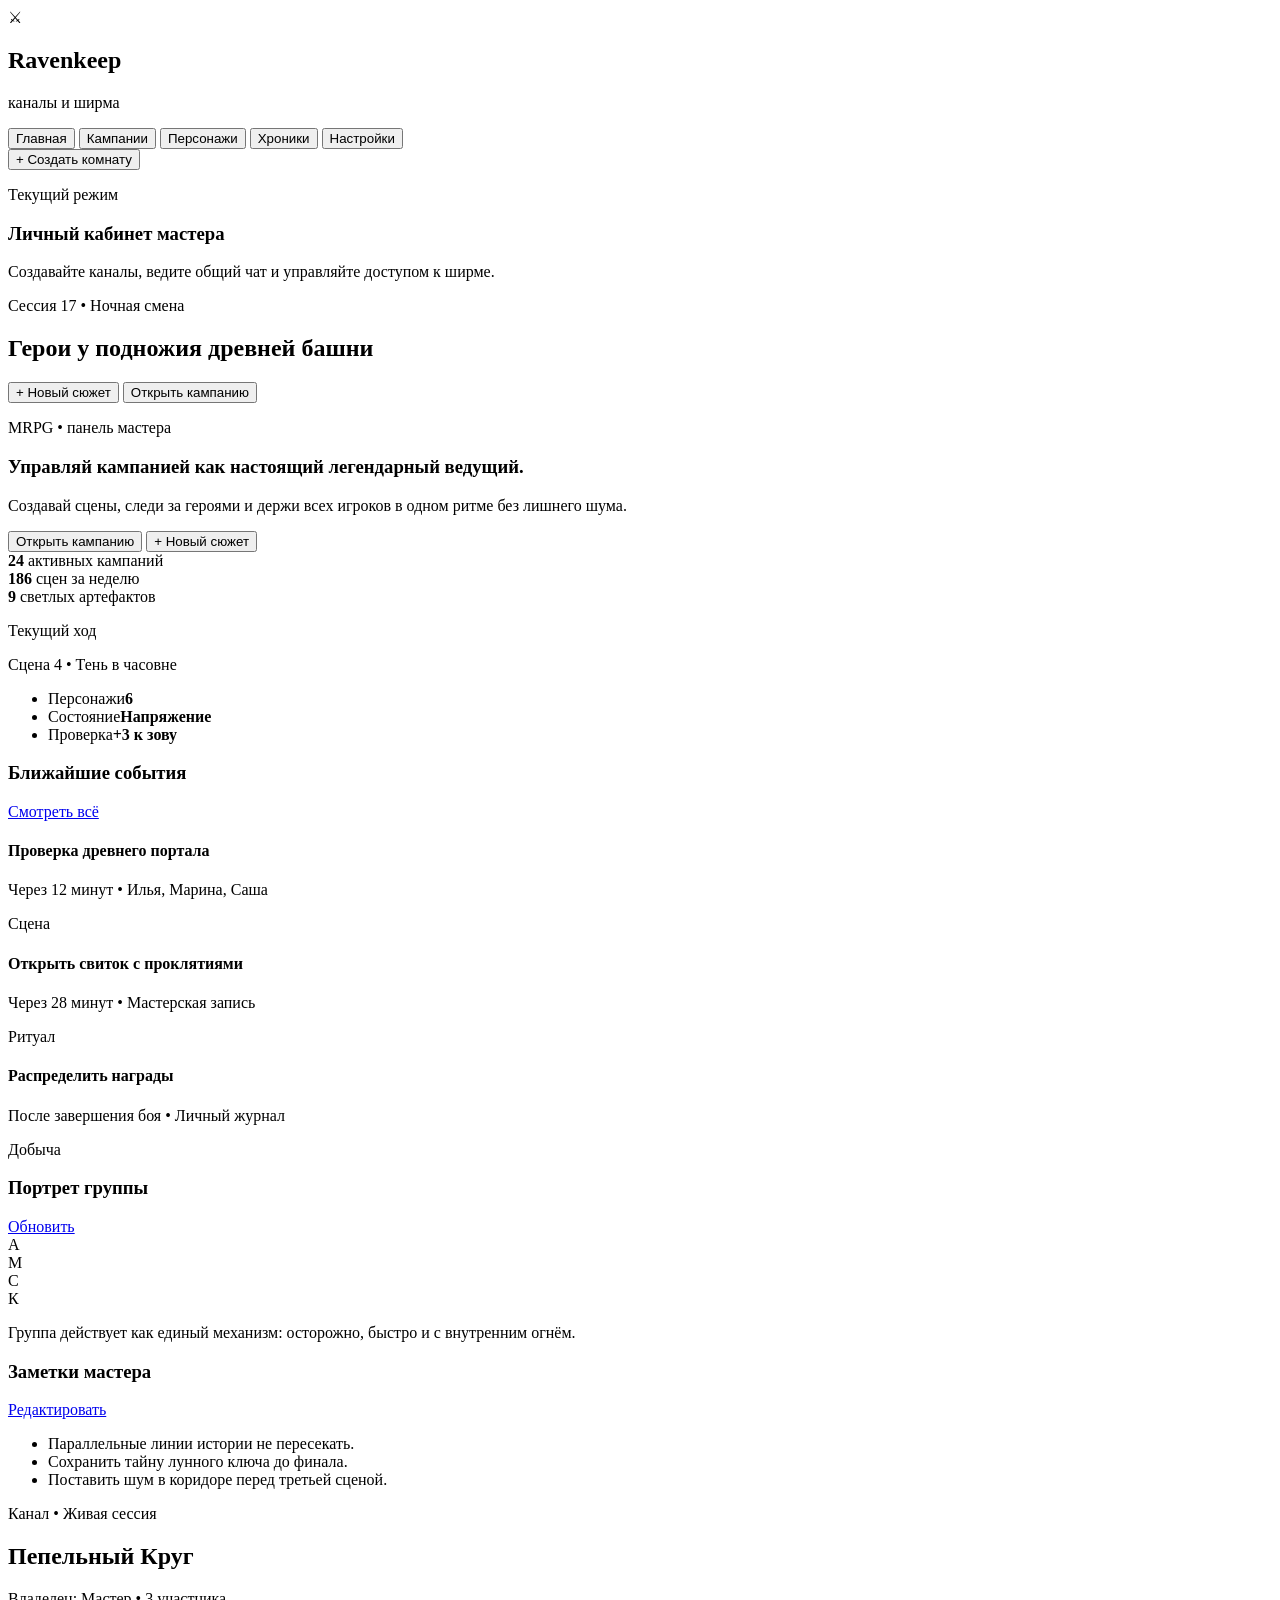
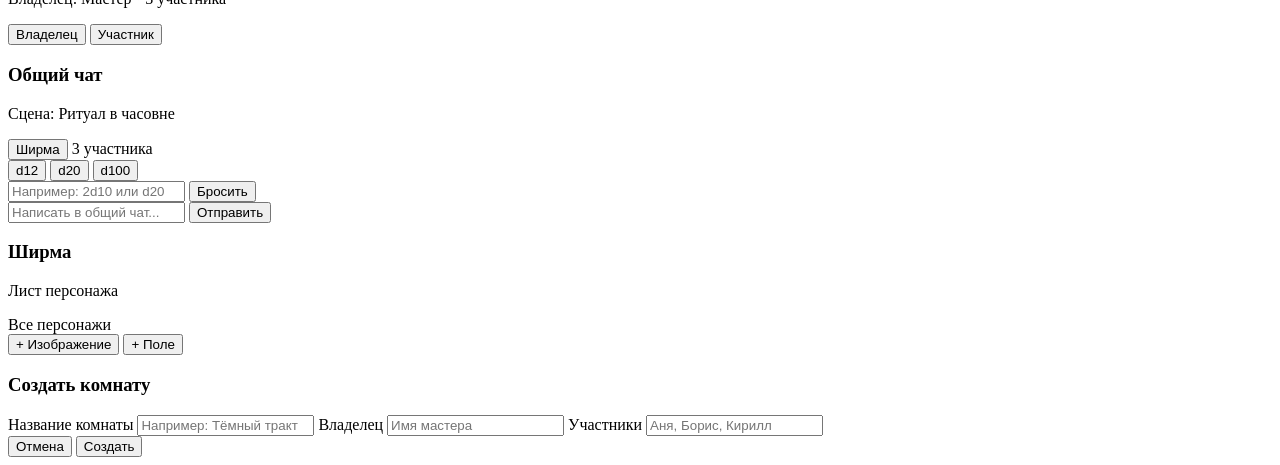
==== index.html @ 42ecae22 "Rename index (13).html to index.html" ====
<!DOCTYPE html>
<html lang="ru">
  <head>
    <meta charset="UTF-8" />
    <meta name="viewport" content="width=device-width, initial-scale=1.0" />
    <title>Ravenkeep — комнаты и ширма</title>
    <link rel="stylesheet" href="styles.css" />
  </head>
  <body>
    <div class="app-shell">
      <aside class="sidebar">
        <div class="brand">
          <div class="brand-mark">⚔</div>
          <div>
            <h1>Ravenkeep</h1>
            <p>каналы и ширма</p>
          </div>
        </div>

        <nav class="nav">
          <button class="nav-link active" data-view="home">Главная</button>
          <button class="nav-link" data-view="campaign">Кампании</button>
          <button class="nav-link" data-view="characters">Персонажи</button>
          <button class="nav-link" data-view="chronicles">Хроники</button>
          <button class="nav-link" data-view="settings">Настройки</button>
        </nav>

        <div id="sidebar-actions" class="sidebar-actions hidden">
          <button id="create-room-btn" class="button primary full">+ Создать комнату</button>
          <div class="room-list" id="room-list"></div>
        </div>

        <div class="sidebar-card">
          <p class="card-label">Текущий режим</p>
          <h3>Личный кабинет мастера</h3>
          <p>Создавайте каналы, ведите общий чат и управляйте доступом к ширме.</p>
        </div>
      </aside>

      <main class="main">
        <section id="home-view" class="view-panel">
          <header class="topbar home-topbar">
            <div>
              <p class="eyebrow">Сессия 17 • Ночная смена</p>
              <h2>Герои у подножия древней башни</h2>
            </div>
            <div class="topbar-actions">
              <button class="button ghost">+ Новый сюжет</button>
              <button id="open-campaign-btn" class="button primary">Открыть кампанию</button>
            </div>
          </header>

          <section class="hero-home fancy-hero">
            <div class="hero-copy-card">
              <p class="eyebrow">MRPG • панель мастера</p>
              <h1>Управляй кампанией как настоящий легендарный ведущий.</h1>
              <p>
                Создавай сцены, следи за героями и держи всех игроков в одном ритме без лишнего шума.
              </p>
              <div class="hero-actions">
                <button class="button primary" data-open-campaign>Открыть кампанию</button>
                <button class="button ghost">+ Новый сюжет</button>
              </div>
              <div class="hero-stats">
                <div>
                  <strong>24</strong>
                  <span>активных кампаний</span>
                </div>
                <div>
                  <strong>186</strong>
                  <span>сцен за неделю</span>
                </div>
                <div>
                  <strong>9</strong>
                  <span>светлых артефактов</span>
                </div>
              </div>
            </div>

            <div class="campaign-preview-card">
              <div class="panel-header">
                <p class="card-label">Текущий ход</p>
              </div>
              <div class="panel-body">
                <div class="session-pill">Сцена 4 • Тень в часовне</div>
                <ul class="panel-list">
                  <li><span>Персонажи</span><strong>6</strong></li>
                  <li><span>Состояние</span><strong>Напряжение</strong></li>
                  <li><span>Проверка</span><strong>+3 к зову</strong></li>
                </ul>
              </div>
            </div>
          </section>

          <section class="home-grid">
            <article class="info-card wide">
              <div class="card-header">
                <h3>Ближайшие события</h3>
                <a href="#" class="card-link">Смотреть всё</a>
              </div>
              <div class="event-list">
                <div class="event-item">
                  <div>
                    <h4>Проверка древнего портала</h4>
                    <p>Через 12 минут • Илья, Марина, Саша</p>
                  </div>
                  <span class="tag">Сцена</span>
                </div>
                <div class="event-item">
                  <div>
                    <h4>Открыть свиток с проклятиями</h4>
                    <p>Через 28 минут • Мастерская запись</p>
                  </div>
                  <span class="tag">Ритуал</span>
                </div>
                <div class="event-item">
                  <div>
                    <h4>Распределить награды</h4>
                    <p>После завершения боя • Личный журнал</p>
                  </div>
                  <span class="tag">Добыча</span>
                </div>
              </div>
            </article>

            <article class="info-card">
              <div class="card-header">
                <h3>Портрет группы</h3>
                <a href="#" class="card-link">Обновить</a>
              </div>
              <div class="avatar-stack">
                <div class="avatar">А</div>
                <div class="avatar">М</div>
                <div class="avatar">С</div>
                <div class="avatar">К</div>
              </div>
              <p class="muted">
                Группа действует как единый механизм: осторожно, быстро и с внутренним огнём.
              </p>
            </article>

            <article class="info-card">
              <div class="card-header">
                <h3>Заметки мастера</h3>
                <a href="#" class="card-link">Редактировать</a>
              </div>
              <ul class="notes-list">
                <li>Параллельные линии истории не пересекать.</li>
                <li>Сохранить тайну лунного ключа до финала.</li>
                <li>Поставить шум в коридоре перед третьей сценой.</li>
              </ul>
            </article>
          </section>
        </section>

        <section id="campaign-view" class="view-panel hidden">
          <header class="topbar">
            <div>
              <p class="eyebrow">Канал • Живая сессия</p>
              <h2 id="room-title">Пепельный Круг</h2>
              <p id="room-meta" class="muted">Владелец: Мастер • 3 участника</p>
            </div>
            <div class="topbar-actions">
              <div class="role-switch" role="tablist" aria-label="Роль в комнате">
                <button class="role-btn active" data-role="owner">Владелец</button>
                <button class="role-btn" data-role="participant">Участник</button>
              </div>
            </div>
          </header>

          <section class="workspace-grid">
            <div class="chat-panel">
              <div class="panel-head">
                <div>
                  <h3>Общий чат</h3>
                  <p class="muted">Сцена: Ритуал в часовне</p>
                </div>
                <div class="panel-head-actions">
                  <button type="button" id="sheet-toggle-btn" class="button ghost small">Ширма</button>
                  <span id="participants-pill" class="pill">3 участника</span>
                </div>
              </div>

              <div id="chat-messages" class="chat-messages"></div>

              <div class="dice-panel">
                <div class="dice-buttons">
                  <button type="button" class="dice-btn" data-sides="12">d12</button>
                  <button type="button" class="dice-btn" data-sides="20">d20</button>
                  <button type="button" class="dice-btn" data-sides="100">d100</button>
                </div>
                <div class="dice-custom">
                  <input id="dice-custom-input" type="text" placeholder="Например: 2d10 или d20" />
                  <button type="button" id="roll-custom-btn" class="button ghost small">Бросить</button>
                </div>
              </div>

              <form id="message-form" class="composer">
                <input id="message-input" type="text" placeholder="Написать в общий чат..." />
                <button type="submit" class="button primary">Отправить</button>
              </form>
            </div>

            <div class="sheet-rail" id="sheet-rail">
              <aside class="sheet-panel" id="sheet-panel">
                <div class="panel-head">
                  <div>
                    <h3>Ширма</h3>
                    <p class="muted">Лист персонажа</p>
                  </div>
                  <span id="sheet-role-badge" class="pill accent">Все персонажи</span>
                </div>

                <div class="sheet-toolbar">
                  <button type="button" id="add-image-btn" class="button ghost small">+ Изображение</button>
                  <button type="button" id="add-field-btn" class="button ghost small">+ Поле</button>
                </div>

                <div id="sheet-content" class="sheet-content"></div>
              </aside>
            </div>
          </section>
        </section>
      </main>
    </div>

    <div id="modal-backdrop" class="modal-backdrop hidden">
      <div class="modal" role="dialog" aria-modal="true" aria-label="Создание комнаты">
        <h3>Создать комнату</h3>
        <form id="room-form">
          <label>
            Название комнаты
            <input name="roomName" type="text" placeholder="Например: Тёмный тракт" required />
          </label>
          <label>
            Владелец
            <input name="ownerName" type="text" placeholder="Имя мастера" required />
          </label>
          <label>
            Участники
            <input name="participants" type="text" placeholder="Аня, Борис, Кирилл" required />
          </label>
          <div class="modal-actions">
            <button type="button" id="cancel-room" class="button ghost">Отмена</button>
            <button type="submit" class="button primary">Создать</button>
          </div>
        </form>
      </div>
    </div>

    <script src="script (1).js"></script>
  </body>
</html>
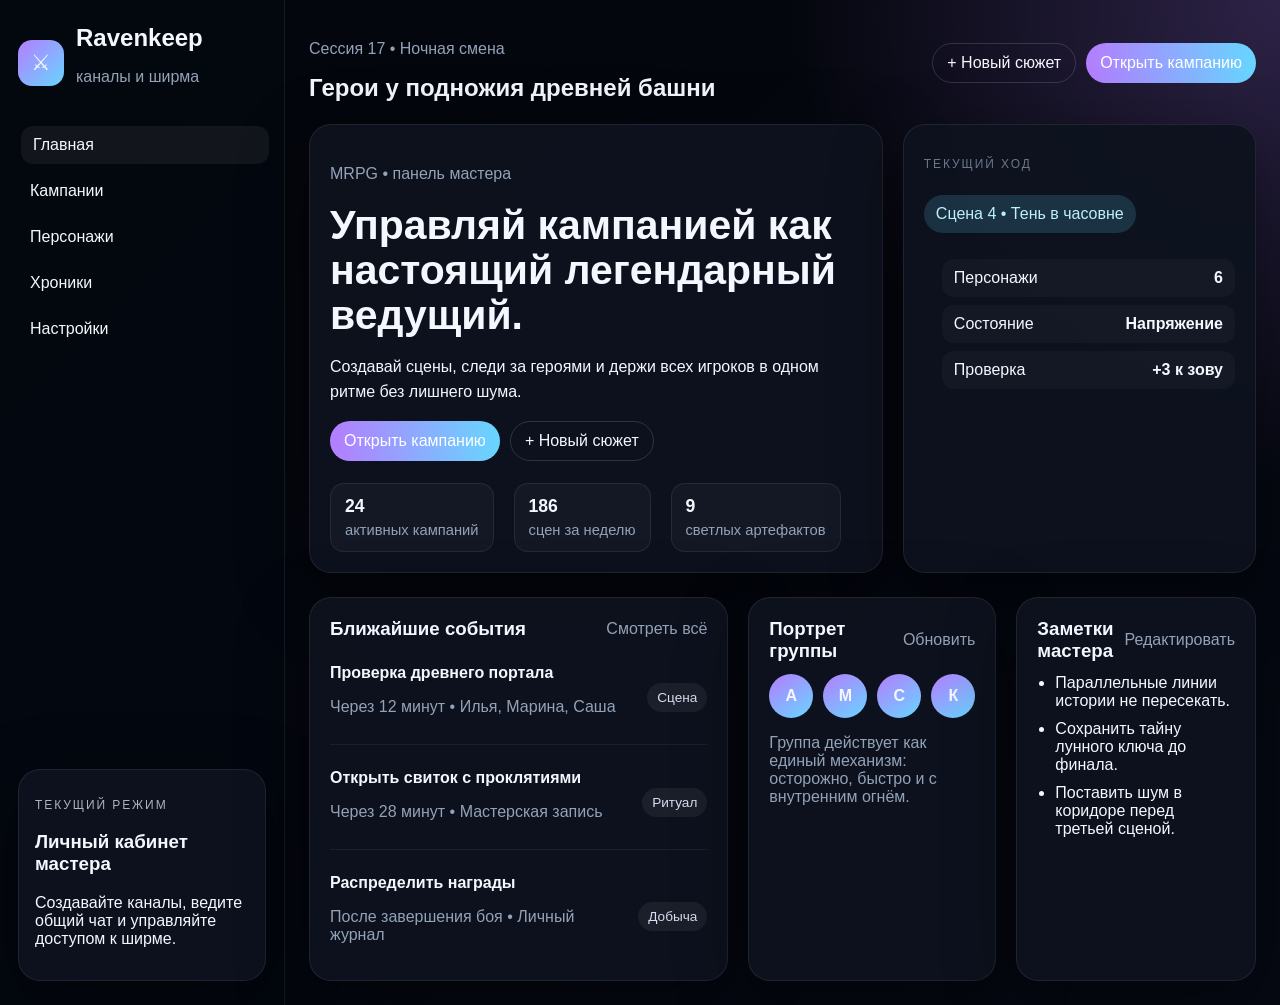
==== commit 6666723f: "Update index.html" ====
--- a/index.html
+++ b/index.html
@@ -248,6 +248,6 @@
       </div>
     </div>
 
-    <script src="script (1).js"></script>
+    <script src="script.js"></script>
   </body>
 </html>
--- a/styles.css
+++ b/styles.css
@@ -0,0 +1,769 @@
+:root {
+  color-scheme: dark;
+  --bg: #060913;
+  --panel: rgba(13, 19, 31, 0.93);
+  --border: rgba(255, 255, 255, 0.08);
+  --text: #f5f7ff;
+  --muted: #93a2b7;
+  --accent: #b47dff;
+  --accent-2: #67d6ff;
+  --shadow: 0 20px 70px rgba(0, 0, 0, 0.42);
+}
+
+* {
+  box-sizing: border-box;
+}
+
+body {
+  margin: 0;
+  font-family: Inter, "Segoe UI", Roboto, sans-serif;
+  color: var(--text);
+  background:
+    radial-gradient(circle at top right, rgba(180, 125, 255, 0.23), transparent 30%),
+    linear-gradient(135deg, #03050b, var(--bg));
+  min-height: 100vh;
+}
+
+button,
+input {
+  font: inherit;
+}
+
+button {
+  border: none;
+  cursor: pointer;
+}
+
+input {
+  width: 100%;
+  border: 1px solid var(--border);
+  border-radius: 12px;
+  padding: 10px 12px;
+  background: rgba(255, 255, 255, 0.04);
+  color: var(--text);
+}
+
+.app-shell {
+  display: grid;
+  grid-template-columns: 285px minmax(0, 1fr);
+  min-height: 100vh;
+}
+
+.sidebar {
+  padding: 24px 18px;
+  display: flex;
+  flex-direction: column;
+  gap: 18px;
+  background: rgba(4, 8, 15, 0.96);
+  border-right: 1px solid var(--border);
+}
+
+.brand {
+  display: flex;
+  align-items: center;
+  gap: 12px;
+  margin-bottom: 6px;
+}
+
+.brand-mark {
+  width: 46px;
+  height: 46px;
+  display: grid;
+  place-items: center;
+  border-radius: 14px;
+  background: linear-gradient(135deg, var(--accent), var(--accent-2));
+  font-size: 22px;
+}
+
+.brand h1,
+.topbar h2,
+.panel-head h3,
+.modal h3,
+.hero-copy-card h1,
+.campaign-preview-card h3,
+.info-card h3 {
+  margin: 0;
+}
+
+.panel-head-actions {
+  display: flex;
+  align-items: center;
+  gap: 8px;
+}
+
+.brand p,
+.eyebrow,
+.muted,
+.room-meta,
+.room-item p,
+.message-meta,
+.character-card p,
+.campaign-preview-card p,
+.info-card p {
+  color: var(--muted);
+}
+
+.button {
+  border-radius: 999px;
+  padding: 10px 14px;
+  color: white;
+  background: linear-gradient(90deg, var(--accent), var(--accent-2));
+}
+
+.button.ghost {
+  background: transparent;
+  border: 1px solid rgba(255,255,255,0.14);
+  color: var(--text);
+}
+
+.button.primary {
+  background: linear-gradient(90deg, var(--accent), var(--accent-2));
+}
+
+.button.full {
+  width: 100%;
+}
+
+.nav {
+  display: flex;
+  flex-direction: column;
+  gap: 8px;
+}
+
+.nav-link {
+  padding: 10px 12px;
+  border-radius: 12px;
+  text-align: left;
+  background: transparent;
+  color: var(--text);
+  transition: background 0.2s ease, transform 0.2s ease;
+}
+
+.nav-link:hover,
+.nav-link.active {
+  background: rgba(255,255,255,0.06);
+  transform: translateX(3px);
+}
+
+.sidebar-actions {
+  display: flex;
+  flex-direction: column;
+  gap: 12px;
+}
+
+.room-list {
+  display: grid;
+  gap: 8px;
+}
+
+.room-item {
+  width: 100%;
+  text-align: left;
+  padding: 12px;
+  border-radius: 14px;
+  background: rgba(255,255,255,0.03);
+  border: 1px solid transparent;
+  color: var(--text);
+}
+
+.room-item.active {
+  background: rgba(103, 214, 255, 0.12);
+  border-color: rgba(103, 214, 255, 0.25);
+}
+
+.room-item strong {
+  display: block;
+  margin-bottom: 4px;
+}
+
+.sidebar-card,
+.chat-panel,
+.sheet-panel,
+.modal,
+.hero-copy-card,
+.campaign-preview-card,
+.info-card {
+  background: var(--panel);
+  border: 1px solid var(--border);
+  border-radius: 22px;
+  box-shadow: var(--shadow);
+}
+
+.sidebar-card {
+  padding: 16px;
+  margin-top: auto;
+}
+
+.card-label {
+  text-transform: uppercase;
+  letter-spacing: 0.16em;
+  opacity: 0.7;
+  font-size: 0.75rem;
+}
+
+.main {
+  padding: 24px;
+}
+
+.view-panel {
+  display: block;
+}
+
+.view-panel.hidden {
+  display: none;
+}
+
+.topbar {
+  display: flex;
+  justify-content: space-between;
+  align-items: center;
+  margin-bottom: 18px;
+  gap: 12px;
+}
+
+.home-topbar {
+  margin-bottom: 22px;
+}
+
+.hero-home {
+  display: grid;
+  grid-template-columns: 1.35fr 0.75fr;
+  gap: 20px;
+  margin-bottom: 20px;
+}
+
+.hero-copy-card,
+.campaign-preview-card,
+.info-card {
+  padding: 20px;
+}
+
+.hero-copy-card h1 {
+  font-size: clamp(1.8rem, 3vw, 2.7rem);
+  line-height: 1.1;
+  margin: 8px 0 12px;
+}
+
+.hero-copy-card p {
+  line-height: 1.6;
+}
+
+.hero-actions {
+  display: flex;
+  flex-wrap: wrap;
+  gap: 10px;
+  margin-top: 16px;
+}
+
+.campaign-preview-card ul {
+  padding-left: 18px;
+  margin: 12px 0 0;
+  display: grid;
+  gap: 8px;
+}
+
+.topbar-actions {
+  display: flex;
+  gap: 10px;
+}
+
+.hero-home.fancy-hero {
+  display: grid;
+  grid-template-columns: 1.3fr 0.8fr;
+  gap: 20px;
+  margin-bottom: 24px;
+}
+
+.hero-copy-card h1 {
+  font-size: clamp(1.8rem, 3.2vw, 2.8rem);
+  line-height: 1.1;
+  margin: 8px 0 12px;
+}
+
+.hero-stats {
+  display: flex;
+  flex-wrap: wrap;
+  gap: 20px;
+  margin-top: 22px;
+}
+
+.hero-stats div {
+  padding: 12px 14px;
+  border: 1px solid var(--border);
+  border-radius: 14px;
+  background: rgba(255,255,255,0.03);
+  min-width: 120px;
+}
+
+.hero-stats strong {
+  display: block;
+  font-size: 1.1rem;
+  margin-bottom: 4px;
+}
+
+.hero-stats span {
+  color: var(--muted);
+  font-size: 0.92rem;
+}
+
+.panel-header,
+.card-header {
+  display: flex;
+  justify-content: space-between;
+  align-items: center;
+  margin-bottom: 12px;
+}
+
+.card-link {
+  color: var(--muted);
+  text-decoration: none;
+}
+
+.panel-body {
+  display: flex;
+  flex-direction: column;
+  gap: 14px;
+}
+
+.session-pill {
+  display: inline-block;
+  padding: 10px 12px;
+  border-radius: 999px;
+  background: rgba(103, 214, 255, 0.16);
+  color: #bfefff;
+  width: fit-content;
+}
+
+.panel-list {
+  list-style: none;
+  padding: 0;
+  margin: 0;
+  display: grid;
+  gap: 10px;
+}
+
+.panel-list li {
+  display: flex;
+  justify-content: space-between;
+  padding: 10px 12px;
+  border-radius: 12px;
+  background: rgba(255,255,255,0.03);
+}
+
+.home-grid {
+  display: grid;
+  grid-template-columns: 1.4fr 0.8fr 0.8fr;
+  gap: 20px;
+}
+
+.info-card.wide {
+  min-height: 100%;
+}
+
+.event-list {
+  display: grid;
+  gap: 12px;
+}
+
+.event-item {
+  display: flex;
+  justify-content: space-between;
+  align-items: center;
+  gap: 12px;
+  padding: 12px 0;
+  border-bottom: 1px solid rgba(255,255,255,0.06);
+}
+
+.event-item:last-child {
+  border-bottom: none;
+  padding-bottom: 0;
+}
+
+.event-item h4 {
+  margin: 0 0 4px;
+}
+
+.tag {
+  padding: 7px 10px;
+  border-radius: 999px;
+  background: rgba(255,255,255,0.06);
+  color: #d9dcf2;
+  font-size: 0.85rem;
+  white-space: nowrap;
+}
+
+.avatar-stack {
+  display: flex;
+  gap: 10px;
+  margin-bottom: 12px;
+}
+
+.avatar {
+  width: 44px;
+  height: 44px;
+  display: grid;
+  place-items: center;
+  border-radius: 50%;
+  background: linear-gradient(145deg, var(--accent), var(--accent-2));
+  font-weight: 700;
+}
+
+.notes-list {
+  padding-left: 18px;
+  margin: 0;
+  display: grid;
+  gap: 10px;
+}
+
+.role-switch {
+  display: inline-flex;
+  padding: 4px;
+  border-radius: 999px;
+  background: rgba(255,255,255,0.05);
+  border: 1px solid var(--border);
+}
+
+.role-btn {
+  padding: 8px 12px;
+  border-radius: 999px;
+  background: transparent;
+  color: var(--muted);
+}
+
+.role-btn.active {
+  background: rgba(180, 125, 255, 0.2);
+  color: white;
+}
+
+.workspace-grid {
+  display: grid;
+  grid-template-columns: minmax(0, 1fr) 0px;
+  gap: 0;
+  align-items: start;
+}
+
+.workspace-grid.open-sheet {
+  grid-template-columns: minmax(0, 1fr) minmax(280px, 360px);
+  gap: 18px;
+}
+
+.chat-panel,
+.sheet-panel {
+  padding: 18px;
+  min-height: 520px;
+}
+
+.sheet-rail {
+  position: relative;
+  min-height: 520px;
+  width: 0;
+  overflow: hidden;
+  transition: width 0.25s ease;
+}
+
+.sheet-rail.open {
+  width: 100%;
+}
+
+.sheet-panel {
+  position: absolute;
+  inset: 0;
+  width: 100%;
+  transform: translateX(100%);
+  opacity: 0;
+  pointer-events: none;
+  transition: transform 0.25s ease, opacity 0.25s ease;
+  z-index: 3;
+  overflow: hidden;
+}
+
+.sheet-rail.open .sheet-panel {
+  transform: translateX(0);
+  opacity: 1;
+  pointer-events: auto;
+}
+
+.sheet-toolbar {
+  display: flex;
+  gap: 8px;
+  margin-bottom: 12px;
+}
+
+.sheet-content {
+  display: grid;
+  gap: 12px;
+}
+
+.sheet-character-list {
+  display: grid;
+  gap: 8px;
+  margin-bottom: 8px;
+}
+
+.sheet-character-item {
+  width: 100%;
+  padding: 10px 12px;
+  border-radius: 12px;
+  text-align: left;
+  background: rgba(255,255,255,0.04);
+  border: 1px solid transparent;
+  color: var(--text);
+}
+
+.sheet-character-item.active {
+  border-color: rgba(103,214,255,0.3);
+  background: rgba(103,214,255,0.14);
+}
+
+.sheet-character-item small {
+  display: block;
+  color: var(--muted);
+  margin-top: 3px;
+}
+
+.sheet-image {
+  width: 100%;
+  height: 180px;
+  border-radius: 16px;
+  border: 1px dashed rgba(255,255,255,0.18);
+  background: linear-gradient(135deg, rgba(180,125,255,0.16), rgba(103,214,255,0.12));
+  display: grid;
+  place-items: center;
+  color: var(--muted);
+  overflow: hidden;
+  cursor: pointer;
+}
+
+.sheet-image img {
+  width: 100%;
+  height: 100%;
+  object-fit: cover;
+}
+
+.sheet-image-placeholder {
+  display: grid;
+  gap: 6px;
+  text-align: center;
+  padding: 12px;
+}
+
+.sheet-field {
+  display: grid;
+  gap: 6px;
+}
+
+.sheet-field label {
+  color: var(--muted);
+  font-size: 0.9rem;
+}
+
+.sheet-field input,
+.sheet-field textarea {
+  width: 100%;
+  resize: vertical;
+  min-height: 42px;
+}
+
+.sheet-field textarea {
+  min-height: 76px;
+}
+
+.dice-panel {
+  margin-top: 12px;
+  padding: 12px;
+  border-radius: 16px;
+  background: rgba(255,255,255,0.04);
+  border: 1px solid rgba(255,255,255,0.05);
+  display: grid;
+  gap: 10px;
+}
+
+.dice-buttons {
+  display: flex;
+  flex-wrap: wrap;
+  gap: 8px;
+}
+
+.dice-btn {
+  padding: 8px 10px;
+  border-radius: 999px;
+  background: rgba(103, 214, 255, 0.16);
+  color: #bdefff;
+}
+
+.dice-custom {
+  display: flex;
+  gap: 8px;
+}
+
+.button.small {
+  padding: 8px 12px;
+}
+
+.panel-head {
+  display: flex;
+  justify-content: space-between;
+  align-items: start;
+  gap: 12px;
+  margin-bottom: 14px;
+}
+
+.pill {
+  display: inline-block;
+  padding: 7px 10px;
+  border-radius: 999px;
+  background: rgba(255,255,255,0.06);
+  color: #dce4f2;
+  font-size: 0.84rem;
+}
+
+.pill.accent {
+  background: rgba(103, 214, 255, 0.14);
+  color: #b5f4ff;
+}
+
+.chat-messages {
+  display: flex;
+  flex-direction: column;
+  gap: 10px;
+  height: 400px;
+  overflow: auto;
+  padding-right: 4px;
+}
+
+.message {
+  display: flex;
+  flex-direction: column;
+  gap: 4px;
+  padding: 10px 12px;
+  border-radius: 14px;
+  background: rgba(255,255,255,0.045);
+  border: 1px solid rgba(255,255,255,0.04);
+}
+
+.message.self {
+  background: rgba(180, 125, 255, 0.14);
+}
+
+.message strong {
+  font-size: 0.95rem;
+}
+
+.composer {
+  display: flex;
+  gap: 10px;
+  margin-top: 12px;
+}
+
+.composer input {
+  flex: 1;
+}
+
+.sheet-list {
+  display: grid;
+  gap: 12px;
+}
+
+.character-card {
+  padding: 12px;
+  border-radius: 14px;
+  background: rgba(255,255,255,0.04);
+  border: 1px solid rgba(255,255,255,0.05);
+}
+
+.character-card h4 {
+  margin: 0 0 6px;
+}
+
+.character-card .meta-row {
+  display: flex;
+  justify-content: space-between;
+  gap: 10px;
+  font-size: 0.9rem;
+  margin-bottom: 8px;
+}
+
+.empty-state {
+  padding: 18px;
+  border-radius: 14px;
+  border: 1px dashed rgba(255,255,255,0.12);
+  color: var(--muted);
+  line-height: 1.6;
+}
+
+.modal-backdrop {
+  position: fixed;
+  inset: 0;
+  background: rgba(2, 4, 8, 0.74);
+  display: grid;
+  place-items: center;
+  padding: 20px;
+}
+
+.modal-backdrop.hidden {
+  display: none;
+}
+
+.modal {
+  width: min(460px, 100%);
+  padding: 20px;
+}
+
+.modal form {
+  display: grid;
+  gap: 12px;
+  margin-top: 12px;
+}
+
+.modal label {
+  display: grid;
+  gap: 6px;
+  color: var(--muted);
+}
+
+.modal-actions {
+  display: flex;
+  justify-content: flex-end;
+  gap: 10px;
+  margin-top: 4px;
+}
+
+.hidden {
+  display: none;
+}
+
+@media (max-width: 960px) {
+  .hero-home,
+  .home-grid,
+  .workspace-grid {
+    grid-template-columns: 1fr;
+  }
+}
+
+@media (max-width: 1024px) {
+  .hero-home.fancy-hero,
+  .home-grid {
+    grid-template-columns: 1fr;
+  }
+}
+
+@media (max-width: 760px) {
+  .app-shell {
+    grid-template-columns: 1fr;
+  }
+
+  .sidebar {
+    border-right: none;
+    border-bottom: 1px solid var(--border);
+  }
+
+  .main {
+    padding: 18px;
+  }
+
+  .topbar,
+  .composer {
+    flex-direction: column;
+    align-items: stretch;
+  }
+}
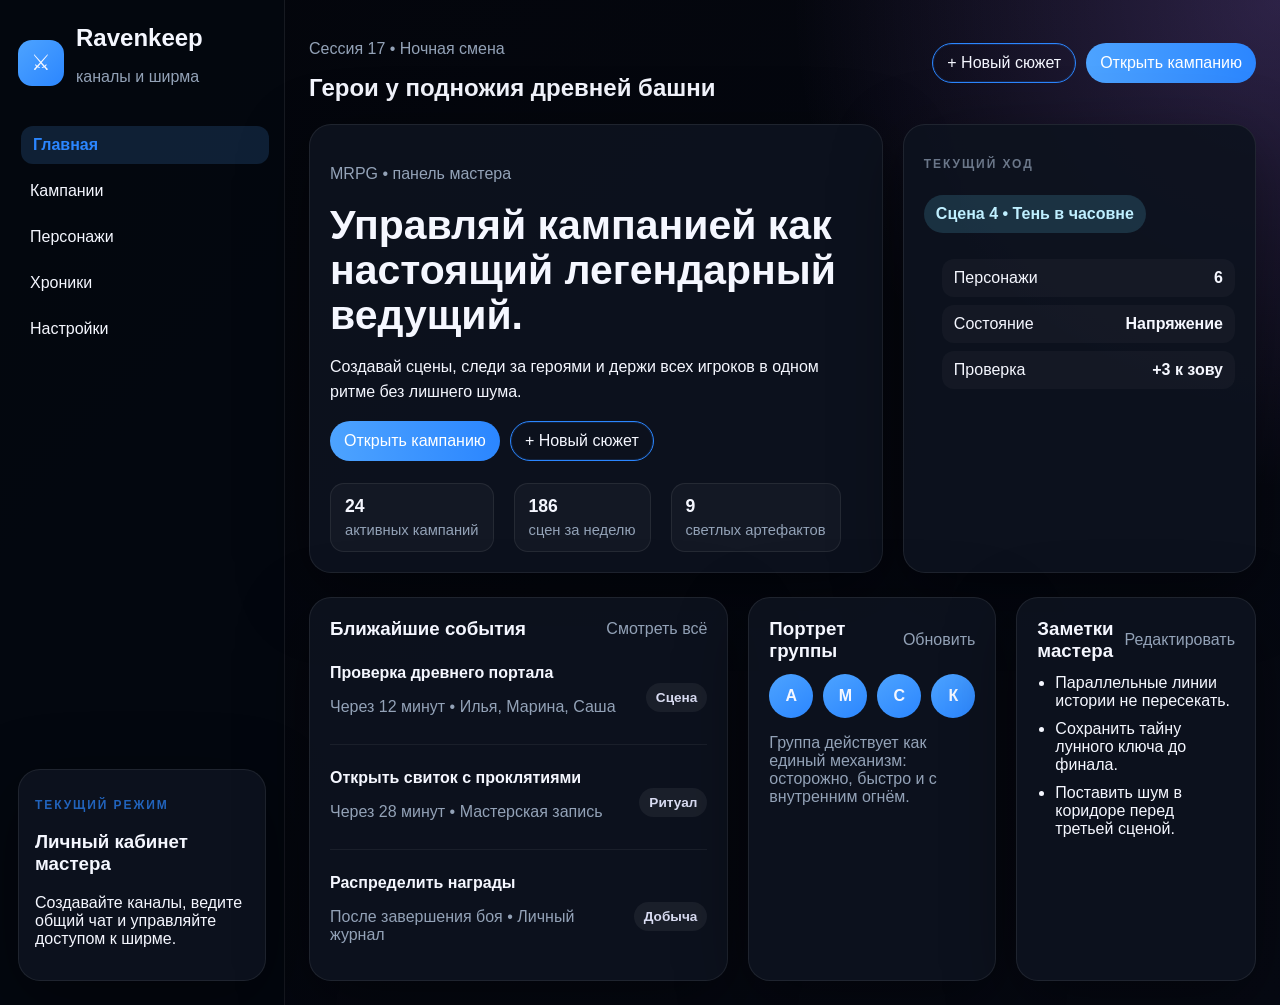
==== commit e5e566b5: "Update index.html" ====
--- a/index.html
+++ b/index.html
@@ -38,6 +38,7 @@
       </aside>
 
       <main class="main">
+        <!-- Главный экран приложения: здесь переключаются домашняя страница, кампании и настройки -->
         <section id="home-view" class="view-panel">
           <header class="topbar home-topbar">
             <div>
@@ -153,6 +154,7 @@
           </section>
         </section>
 
+        <!-- Рабочее пространство кампании: чат, роли и ширма персонажа -->
         <section id="campaign-view" class="view-panel hidden">
           <header class="topbar">
             <div>
@@ -161,6 +163,7 @@
               <p id="room-meta" class="muted">Владелец: Мастер • 3 участника</p>
             </div>
             <div class="topbar-actions">
+              <button id="leave-campaign-btn" type="button" class="button ghost small">Выйти из кампании</button>
               <div class="role-switch" role="tablist" aria-label="Роль в комнате">
                 <button class="role-btn active" data-role="owner">Владелец</button>
                 <button class="role-btn" data-role="participant">Участник</button>
@@ -220,6 +223,139 @@
               </aside>
             </div>
           </section>
+        </section>
+
+        <!-- Экран персонажей: список героев и быстрый переход в кампанию -->
+        <section id="characters-view" class="view-panel hidden">
+          <header class="topbar">
+            <div>
+              <p class="eyebrow">Персонажи</p>
+              <h2>Ваши герои и их история</h2>
+              <p class="muted">Смотрите всех созданных персонажей, открывайте кампании и продолжайте путь с нужным героем.</p>
+            </div>
+            <div class="topbar-actions">
+              <button id="add-profile-character-btn" type="button" class="button ghost">+ Добавить персонажа</button>
+            </div>
+          </header>
+
+          <div class="settings-grid">
+            <section class="settings-card characters-card">
+              <div class="card-header">
+                <h3>Ваши персонажи</h3>
+              </div>
+              <div id="profile-character-list" class="character-list"></div>
+              <div id="new-character-form" class="new-character-form hidden">
+                <h4>Новый персонаж</h4>
+                <label>
+                  Имя персонажа
+                  <input id="new-character-name" type="text" />
+                </label>
+                <label>
+                  Роль
+                  <input id="new-character-role" type="text" />
+                </label>
+                <label>
+                  Класс
+                  <input id="new-character-class" type="text" />
+                </label>
+                <div class="form-actions">
+                  <button id="cancel-new-character-btn" type="button" class="button ghost small">Отмена</button>
+                  <button id="save-new-character-btn" type="button" class="button primary small">Сохранить</button>
+                </div>
+              </div>
+            </section>
+          </div>
+        </section>
+
+        <!-- Экран хроник: история первого захода в кампанию и сохранённые данные -->
+        <section id="chronicles-view" class="view-panel hidden">
+          <header class="topbar">
+            <div>
+              <p class="eyebrow">Хроники</p>
+              <h2>История ваших кампаний</h2>
+              <p class="muted">Следите за входами в кампании, сохранёнными сценами и тем, с каким героем вы возвращаетесь к игре.</p>
+            </div>
+          </header>
+
+          <div class="settings-grid">
+            <section class="settings-card">
+              <div class="card-header">
+                <h3>История кампаний</h3>
+              </div>
+              <div id="campaign-history-summary" class="campaign-history-summary"></div>
+              <div id="chronicles-list" class="character-list"></div>
+            </section>
+
+            <section class="settings-card">
+              <div class="card-header">
+                <h3>Сохранённые кампании</h3>
+              </div>
+              <div id="saved-campaigns-list" class="character-list"></div>
+            </section>
+          </div>
+        </section>
+
+        <!-- Экран настроек: профиль, вход через Google и параметры аккаунта -->
+        <section id="settings-view" class="view-panel hidden">
+          <header class="topbar">
+            <div>
+              <p class="eyebrow">Настройки аккаунта</p>
+              <h2>Профиль</h2>
+              <p class="muted">Управляйте входом, настройками и персональными данными аккаунта.</p>
+            </div>
+            <div class="topbar-actions">
+              <button id="google-signin-btn" type="button" class="button ghost">Войти через Google</button>
+            </div>
+          </header>
+
+          <div class="settings-grid">
+            <section class="settings-card profile-card">
+              <div class="card-header">
+                <h3>Аккаунт</h3>
+              </div>
+              <div class="profile-status">
+                <span id="google-status-badge" class="pill accent">Не в сети</span>
+              </div>
+
+              <div class="avatar-upload-block">
+                <div id="profile-avatar-preview" class="profile-avatar-preview">А</div>
+                <button id="profile-avatar-btn" type="button" class="button ghost small">Загрузить аватар</button>
+                <input id="profile-avatar-input" type="file" accept="image/*" hidden />
+              </div>
+
+              <form id="profile-form" class="profile-form">
+                <label>
+                  Никнейм
+                  <input id="profile-name-input" type="text" />
+                </label>
+                <label>
+                  Пароль
+                  <input id="profile-password-input" type="password" />
+                </label>
+                <label>
+                  IP игрового аккаунта
+                  <input id="profile-ip-input" type="text" placeholder="127.0.0.1:3000" />
+                </label>
+                <label>
+                  Почта Google
+                  <input id="profile-email-input" type="email" disabled />
+                </label>
+                <label>
+                  О себе
+                  <textarea id="profile-bio-input" rows="4"></textarea>
+                </label>
+              </form>
+
+              <div class="theme-panel">
+                <h4>Цветовая гамма</h4>
+                <div class="theme-buttons">
+                  <button type="button" class="theme-btn active" data-theme="dark">Тёмная</button>
+                  <button type="button" class="theme-btn" data-theme="light">Светлая</button>
+                </div>
+              </div>
+            </section>
+
+          </div>
         </section>
       </main>
     </div>
--- a/styles.css
+++ b/styles.css
@@ -1,13 +1,45 @@
 :root {
+  /* Базовые цвета интерфейса: тёмная тема по умолчанию */
   color-scheme: dark;
   --bg: #060913;
+  --bg-glow: rgba(180, 125, 255, 0.23);
+  --bg-start: #03050b;
   --panel: rgba(13, 19, 31, 0.93);
   --border: rgba(255, 255, 255, 0.08);
   --text: #f5f7ff;
   --muted: #93a2b7;
-  --accent: #b47dff;
-  --accent-2: #67d6ff;
+  --accent: #4da3ff;
+  --accent-2: #2b86ff;
+  --accent-strong: #2b86ff;
   --shadow: 0 20px 70px rgba(0, 0, 0, 0.42);
+  --sidebar-bg: rgba(4, 8, 15, 0.96);
+  --sidebar-text: #f5f7ff;
+  --sidebar-muted: #93a2b7;
+  --sidebar-hover: rgba(77, 163, 255, 0.16);
+  --sidebar-active: rgba(77, 163, 255, 0.2);
+  --sidebar-border: rgba(255, 255, 255, 0.08);
+}
+
+body[data-theme="light"] {
+  /* Светлая тема для настроек и общего интерфейса */
+  color-scheme: light;
+  --bg: #f3f7fc;
+  --bg-glow: rgba(77, 163, 255, 0.16);
+  --bg-start: #eef6ff;
+  --panel: rgba(255, 255, 255, 0.97);
+  --border: rgba(20, 37, 61, 0.14);
+  --text: #14253d;
+  --muted: #47607b;
+  --accent: #2b86ff;
+  --accent-2: #2b86ff;
+  --accent-strong: #1765d0;
+  --shadow: 0 18px 60px rgba(20, 37, 61, 0.12);
+  --sidebar-bg: #f9fcff;
+  --sidebar-text: #14253d;
+  --sidebar-muted: #47607b;
+  --sidebar-hover: rgba(43, 134, 255, 0.15);
+  --sidebar-active: rgba(43, 134, 255, 0.2);
+  --sidebar-border: rgba(20, 37, 61, 0.14);
 }
 
 * {
@@ -19,8 +51,8 @@
   font-family: Inter, "Segoe UI", Roboto, sans-serif;
   color: var(--text);
   background:
-    radial-gradient(circle at top right, rgba(180, 125, 255, 0.23), transparent 30%),
-    linear-gradient(135deg, #03050b, var(--bg));
+    radial-gradient(circle at top right, var(--bg-glow), transparent 30%),
+    linear-gradient(135deg, var(--bg-start), var(--bg));
   min-height: 100vh;
 }
 
@@ -43,6 +75,7 @@
   color: var(--text);
 }
 
+/* Основная сетка приложения: слева сайдбар, справа рабочая область */
 .app-shell {
   display: grid;
   grid-template-columns: 285px minmax(0, 1fr);
@@ -54,8 +87,10 @@
   display: flex;
   flex-direction: column;
   gap: 18px;
-  background: rgba(4, 8, 15, 0.96);
-  border-right: 1px solid var(--border);
+  background: var(--sidebar-bg);
+  color: var(--sidebar-text);
+  border-right: 1px solid var(--sidebar-border);
+  transition: background 0.2s ease, color 0.2s ease;
 }
 
 .brand {
@@ -103,6 +138,14 @@
   color: var(--muted);
 }
 
+.session-pill,
+.tag,
+.pill,
+.card-label {
+  color: var(--accent-strong);
+  font-weight: 700;
+}
+
 .button {
   border-radius: 999px;
   padding: 10px 14px;
@@ -112,8 +155,9 @@
 
 .button.ghost {
   background: transparent;
-  border: 1px solid rgba(255,255,255,0.14);
+  border: 1px solid var(--accent-strong);
   color: var(--text);
+  box-shadow: inset 0 0 0 1px rgba(43, 134, 255, 0.16);
 }
 
 .button.primary {
@@ -135,14 +179,16 @@
   border-radius: 12px;
   text-align: left;
   background: transparent;
-  color: var(--text);
+  color: var(--sidebar-text);
   transition: background 0.2s ease, transform 0.2s ease;
 }
 
 .nav-link:hover,
 .nav-link.active {
-  background: rgba(255,255,255,0.06);
+  background: var(--sidebar-hover);
+  color: var(--accent-strong);
   transform: translateX(3px);
+  font-weight: 700;
 }
 
 .sidebar-actions {
@@ -161,14 +207,16 @@
   text-align: left;
   padding: 12px;
   border-radius: 14px;
-  background: rgba(255,255,255,0.03);
-  border: 1px solid transparent;
-  color: var(--text);
+  background: rgba(255, 255, 255, 0.35);
+  border: 1px solid var(--border);
+  color: var(--sidebar-text);
 }
 
 .room-item.active {
-  background: rgba(103, 214, 255, 0.12);
-  border-color: rgba(103, 214, 255, 0.25);
+  background: var(--sidebar-active);
+  border-color: rgba(43, 134, 255, 0.3);
+  color: var(--accent-strong);
+  font-weight: 700;
 }
 
 .room-item strong {
@@ -189,6 +237,14 @@
   box-shadow: var(--shadow);
 }
 
+#google-signin-btn,
+#add-profile-character-btn,
+#profile-avatar-btn {
+  border: 1px solid var(--accent-strong);
+  box-shadow: inset 0 0 0 1px rgba(43, 134, 255, 0.16);
+  background: rgba(43, 134, 255, 0.06);
+}
+
 .sidebar-card {
   padding: 16px;
   margin-top: auto;
@@ -251,6 +307,128 @@
 .hero-actions {
   display: flex;
   flex-wrap: wrap;
+  gap: 10px;
+  margin-top: 16px;
+}
+
+.settings-grid {
+  display: grid;
+  grid-template-columns: 1fr 1.1fr;
+  gap: 20px;
+}
+
+.settings-card {
+  padding: 20px;
+}
+
+/* Блоки настроек профиля: аватар, пароль, IP и выбор темы */
+.profile-status {
+  margin: 16px 0;
+}
+
+.avatar-upload-block {
+  display: flex;
+  align-items: center;
+  gap: 12px;
+  margin: 16px 0 8px;
+}
+
+.profile-avatar-preview {
+  width: 56px;
+  height: 56px;
+  border-radius: 50%;
+  display: grid;
+  place-items: center;
+  background: linear-gradient(135deg, var(--accent), var(--accent-2));
+  color: white;
+  font-weight: 700;
+  font-size: 1.1rem;
+  overflow: hidden;
+}
+
+.profile-avatar-preview img {
+  width: 100%;
+  height: 100%;
+  object-fit: cover;
+}
+
+.theme-panel {
+  margin-top: 20px;
+  padding-top: 16px;
+  border-top: 1px solid var(--border);
+}
+
+.theme-buttons {
+  display: flex;
+  gap: 10px;
+  margin-top: 10px;
+}
+
+.theme-btn {
+  padding: 8px 12px;
+  border-radius: 999px;
+  background: rgba(255,255,255,0.05);
+  color: var(--text);
+  border: 1px solid var(--accent-strong);
+  box-shadow: inset 0 0 0 1px rgba(43, 134, 255, 0.12);
+}
+
+.theme-btn.active {
+  background: linear-gradient(90deg, var(--accent), var(--accent-2));
+  color: white;
+  border-color: transparent;
+}
+
+.character-list {
+  display: grid;
+  gap: 12px;
+  margin-top: 18px;
+}
+
+.profile-character-card {
+  display: flex;
+  justify-content: space-between;
+  align-items: center;
+  gap: 14px;
+  padding: 14px;
+  border-radius: 16px;
+  background: linear-gradient(135deg, rgba(77, 163, 255, 0.12), rgba(255, 255, 255, 0.04));
+  border: 1px solid rgba(77, 163, 255, 0.2);
+  box-shadow: inset 0 1px 0 rgba(255,255,255,0.08);
+}
+
+.profile-character-card strong {
+  display: block;
+  margin-bottom: 4px;
+}
+
+.profile-character-card small {
+  color: var(--muted);
+}
+
+.profile-form label,
+.new-character-form label {
+  display: block;
+  margin-top: 16px;
+}
+
+.profile-form input,
+.profile-form textarea,
+.new-character-form input {
+  margin-top: 8px;
+}
+
+.new-character-form {
+  margin-top: 20px;
+}
+
+.new-character-form.hidden {
+  display: none;
+}
+
+.form-actions {
+  display: flex;
+  justify-content: flex-end;
   gap: 10px;
   margin-top: 16px;
 }
@@ -475,6 +653,8 @@
   transition: transform 0.25s ease, opacity 0.25s ease;
   z-index: 3;
   overflow: hidden;
+  display: flex;
+  flex-direction: column;
 }
 
 .sheet-rail.open .sheet-panel {
@@ -487,11 +667,16 @@
   display: flex;
   gap: 8px;
   margin-bottom: 12px;
+  flex-shrink: 0;
 }
 
 .sheet-content {
   display: grid;
   gap: 12px;
+  flex: 1;
+  min-height: 0;
+  overflow-y: auto;
+  padding-right: 4px;
 }
 
 .sheet-character-list {
@@ -683,10 +868,43 @@
   margin-bottom: 8px;
 }
 
+.campaign-history-summary {
+  display: grid;
+  gap: 10px;
+  margin-bottom: 14px;
+  padding: 14px;
+  border-radius: 16px;
+  border: 1px solid rgba(77, 163, 255, 0.2);
+  background: linear-gradient(135deg, rgba(77, 163, 255, 0.12), rgba(255,255,255,0.03));
+}
+
+.campaign-history-summary p {
+  margin: 0;
+  color: var(--muted);
+  line-height: 1.5;
+}
+
+.summary-pills {
+  display: flex;
+  flex-wrap: wrap;
+  gap: 8px;
+}
+
+.summary-pill {
+  display: inline-flex;
+  align-items: center;
+  padding: 7px 10px;
+  border-radius: 999px;
+  background: rgba(255,255,255,0.06);
+  color: var(--text);
+  font-size: 0.9rem;
+}
+
 .empty-state {
   padding: 18px;
   border-radius: 14px;
-  border: 1px dashed rgba(255,255,255,0.12);
+  border: 1px dashed rgba(77, 163, 255, 0.24);
+  background: rgba(77, 163, 255, 0.08);
   color: var(--muted);
   line-height: 1.6;
 }
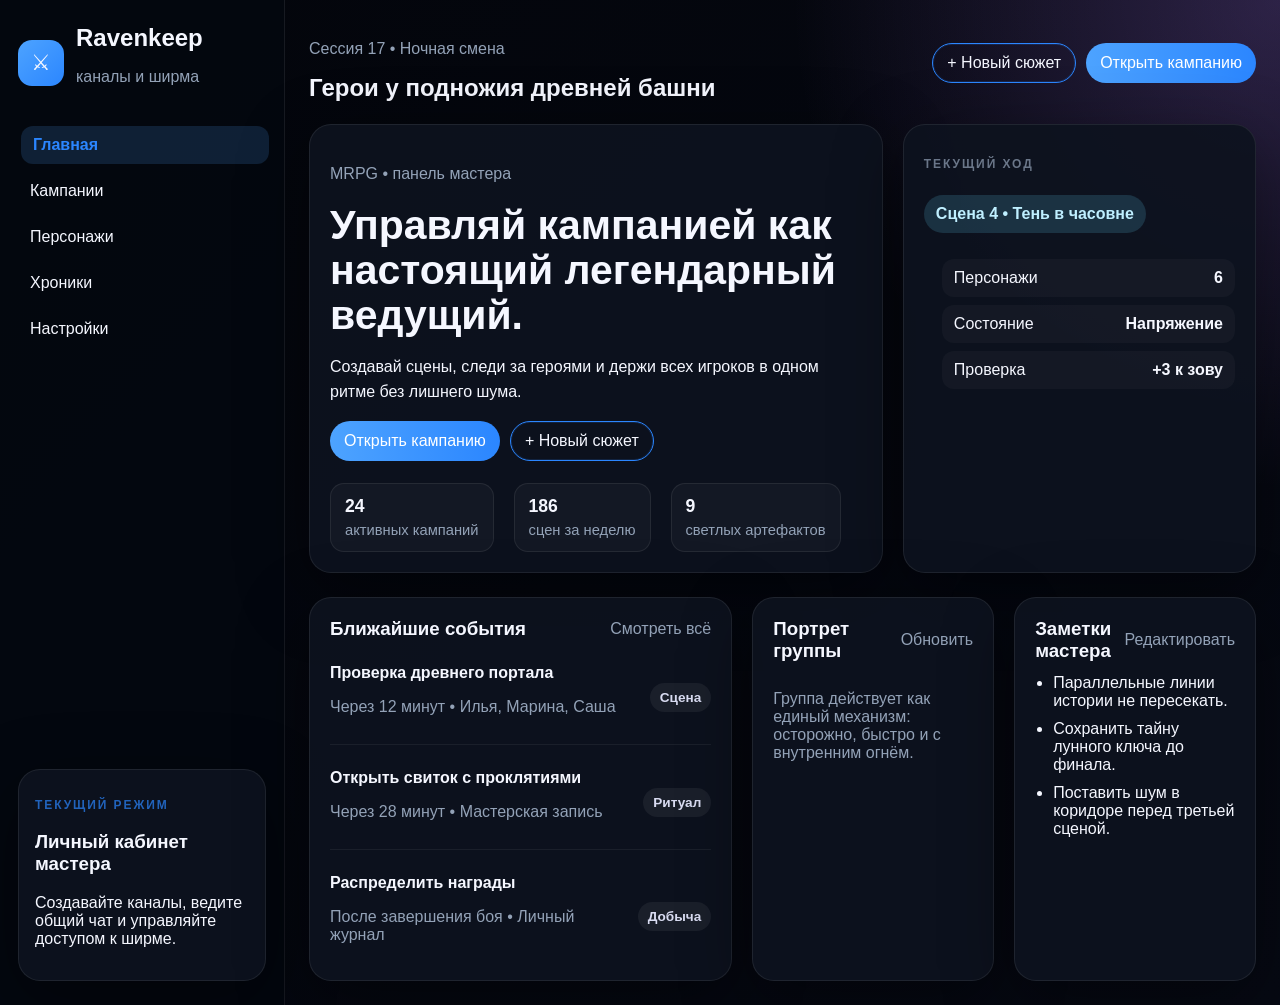
==== commit 19510dc3: "Update index.html" ====
--- a/index.html
+++ b/index.html
@@ -129,12 +129,7 @@
                 <h3>Портрет группы</h3>
                 <a href="#" class="card-link">Обновить</a>
               </div>
-              <div class="avatar-stack">
-                <div class="avatar">А</div>
-                <div class="avatar">М</div>
-                <div class="avatar">С</div>
-                <div class="avatar">К</div>
-              </div>
+              <div class="avatar-stack" id="group-avatar-stack"></div>
               <p class="muted">
                 Группа действует как единый механизм: осторожно, быстро и с внутренним огнём.
               </p>
@@ -188,12 +183,17 @@
 
               <div class="dice-panel">
                 <div class="dice-buttons">
+                  <button type="button" class="dice-btn" data-sides="3">d3</button>
+                  <button type="button" class="dice-btn" data-sides="4">d4</button>
+                  <button type="button" class="dice-btn" data-sides="6">d6</button>
+                  <button type="button" class="dice-btn" data-sides="8">d8</button>
+                  <button type="button" class="dice-btn" data-sides="10">d10</button>
                   <button type="button" class="dice-btn" data-sides="12">d12</button>
                   <button type="button" class="dice-btn" data-sides="20">d20</button>
                   <button type="button" class="dice-btn" data-sides="100">d100</button>
                 </div>
                 <div class="dice-custom">
-                  <input id="dice-custom-input" type="text" placeholder="Например: 2d10 или d20" />
+                  <input id="dice-custom-input" type="text" placeholder="Например: d20 d100 или 2d10, 3d6+2" />
                   <button type="button" id="roll-custom-btn" class="button ghost small">Бросить</button>
                 </div>
               </div>
@@ -283,6 +283,13 @@
                 <h3>История кампаний</h3>
               </div>
               <div id="campaign-history-summary" class="campaign-history-summary"></div>
+              <div class="chronicle-filter">
+                <label>
+                  Показать за дату
+                  <input type="date" id="chronicle-date-filter" />
+                </label>
+                <button type="button" id="chronicle-date-reset" class="button ghost small">Сбросить</button>
+              </div>
               <div id="chronicles-list" class="character-list"></div>
             </section>
 
@@ -368,14 +375,14 @@
             Название комнаты
             <input name="roomName" type="text" placeholder="Например: Тёмный тракт" required />
           </label>
-          <label>
-            Владелец
-            <input name="ownerName" type="text" placeholder="Имя мастера" required />
-          </label>
-          <label>
-            Участники
-            <input name="participants" type="text" placeholder="Аня, Борис, Кирилл" required />
-          </label>
+          <div class="modal-owner-info">
+            Мастер: <strong id="modal-owner-name">Вы</strong>
+            <span class="muted">— вы автоматически становитесь мастером новой кампании</span>
+          </div>
+          <div class="modal-field-block">
+            <p class="field-label">Участники</p>
+            <div id="participant-picker-list" class="participant-picker-list"></div>
+          </div>
           <div class="modal-actions">
             <button type="button" id="cancel-room" class="button ghost">Отмена</button>
             <button type="submit" class="button primary">Создать</button>
@@ -384,6 +391,18 @@
       </div>
     </div>
 
+    <div id="chronicle-chat-modal" class="modal-backdrop hidden">
+      <div class="modal chronicle-modal" role="dialog" aria-modal="true" aria-label="История чата">
+        <h3 id="chronicle-chat-title">История чата</h3>
+        <p id="chronicle-chat-meta" class="muted"></p>
+        <div id="chronicle-chat-messages" class="chat-messages chronicle-chat-messages"></div>
+        <div class="modal-actions">
+          <button type="button" id="chronicle-download-btn" class="button ghost">Скачать историю</button>
+          <button type="button" id="chronicle-chat-close" class="button primary">Закрыть</button>
+        </div>
+      </div>
+    </div>
+
     <script src="script.js"></script>
   </body>
 </html>
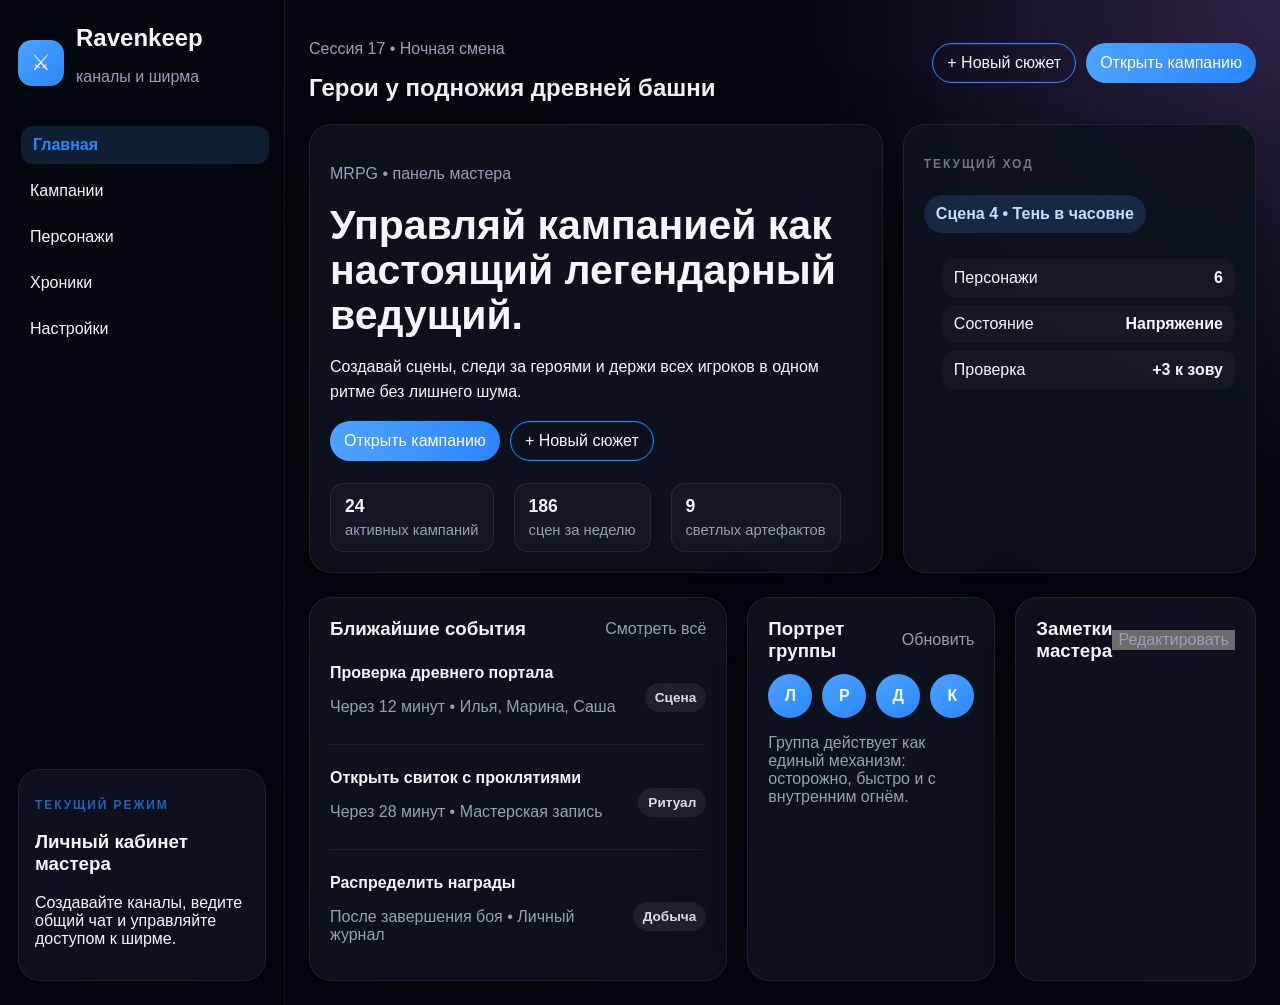
==== commit 94406b27: "Update index.html" ====
--- a/index.html
+++ b/index.html
@@ -138,13 +138,9 @@
             <article class="info-card">
               <div class="card-header">
                 <h3>Заметки мастера</h3>
-                <a href="#" class="card-link">Редактировать</a>
-              </div>
-              <ul class="notes-list">
-                <li>Параллельные линии истории не пересекать.</li>
-                <li>Сохранить тайну лунного ключа до финала.</li>
-                <li>Поставить шум в коридоре перед третьей сценой.</li>
-              </ul>
+                <button type="button" id="home-notes-toggle" class="card-link as-button">Редактировать</button>
+              </div>
+              <div id="home-notes-view"></div>
             </article>
           </section>
         </section>
--- a/styles.css
+++ b/styles.css
@@ -18,6 +18,12 @@
   --sidebar-hover: rgba(77, 163, 255, 0.16);
   --sidebar-active: rgba(77, 163, 255, 0.2);
   --sidebar-border: rgba(255, 255, 255, 0.08);
+  --soft-bg: rgba(77, 163, 255, 0.16);
+  --soft-text: #bfe0ff;
+  --tag-bg: rgba(255, 255, 255, 0.07);
+  --tag-text: #d9dcf2;
+  --role-active-bg: rgba(77, 163, 255, 0.22);
+  --role-active-text: #eaf3ff;
 }
 
 body[data-theme="light"] {
@@ -40,6 +46,12 @@
   --sidebar-hover: rgba(43, 134, 255, 0.15);
   --sidebar-active: rgba(43, 134, 255, 0.2);
   --sidebar-border: rgba(20, 37, 61, 0.14);
+  --soft-bg: rgba(43, 134, 255, 0.14);
+  --soft-text: #0d4d94;
+  --tag-bg: rgba(20, 37, 61, 0.08);
+  --tag-text: #1f3a57;
+  --role-active-bg: rgba(43, 134, 255, 0.18);
+  --role-active-text: #0d4d94;
 }
 
 * {
@@ -200,6 +212,9 @@
 .room-list {
   display: grid;
   gap: 8px;
+  max-height: 260px;
+  overflow-y: auto;
+  padding-right: 4px;
 }
 
 .room-item {
@@ -507,8 +522,8 @@
   display: inline-block;
   padding: 10px 12px;
   border-radius: 999px;
-  background: rgba(103, 214, 255, 0.16);
-  color: #bfefff;
+  background: var(--soft-bg);
+  color: var(--soft-text);
   width: fit-content;
 }
 
@@ -564,8 +579,8 @@
 .tag {
   padding: 7px 10px;
   border-radius: 999px;
-  background: rgba(255,255,255,0.06);
-  color: #d9dcf2;
+  background: var(--tag-bg);
+  color: var(--tag-text);
   font-size: 0.85rem;
   white-space: nowrap;
 }
@@ -584,6 +599,25 @@
   border-radius: 50%;
   background: linear-gradient(145deg, var(--accent), var(--accent-2));
   font-weight: 700;
+  overflow: hidden;
+  position: relative;
+}
+
+.avatar img {
+  width: 100%;
+  height: 100%;
+  object-fit: cover;
+  border-radius: 50%;
+}
+
+.avatar.clickable {
+  cursor: pointer;
+  transition: transform 0.15s ease, box-shadow 0.15s ease;
+}
+
+.avatar.clickable:hover {
+  transform: scale(1.08);
+  box-shadow: 0 8px 20px rgba(0, 0, 0, 0.35);
 }
 
 .notes-list {
@@ -609,8 +643,9 @@
 }
 
 .role-btn.active {
-  background: rgba(180, 125, 255, 0.2);
-  color: white;
+  background: var(--role-active-bg);
+  color: var(--role-active-text);
+  font-weight: 700;
 }
 
 .workspace-grid {
@@ -693,6 +728,9 @@
   background: rgba(255,255,255,0.04);
   border: 1px solid transparent;
   color: var(--text);
+  display: flex;
+  align-items: center;
+  gap: 10px;
 }
 
 .sheet-character-item.active {
@@ -704,6 +742,37 @@
   display: block;
   color: var(--muted);
   margin-top: 3px;
+}
+
+.sheet-roster-avatar {
+  width: 32px;
+  height: 32px;
+  flex-shrink: 0;
+  border-radius: 50%;
+  display: grid;
+  place-items: center;
+  overflow: hidden;
+  background: linear-gradient(145deg, var(--accent), var(--accent-2));
+  font-weight: 700;
+  font-size: 0.85rem;
+  color: white;
+}
+
+.sheet-roster-avatar img {
+  width: 100%;
+  height: 100%;
+  object-fit: cover;
+}
+
+.sheet-roster-text {
+  min-width: 0;
+  flex: 1;
+}
+
+.sheet-character-item.placeholder-item {
+  opacity: 0.85;
+  border-style: dashed;
+  border-color: rgba(255, 255, 255, 0.14);
 }
 
 .sheet-image {
@@ -735,6 +804,104 @@
 .sheet-field {
   display: grid;
   gap: 6px;
+}
+
+.sheet-field-head {
+  display: flex;
+  align-items: center;
+  justify-content: space-between;
+  gap: 8px;
+}
+
+.sheet-field-head label {
+  flex: 1;
+}
+
+.sheet-field-delete {
+  width: 22px;
+  height: 22px;
+  flex-shrink: 0;
+  display: grid;
+  place-items: center;
+  padding: 0;
+  border-radius: 50%;
+  background: rgba(226, 75, 74, 0.14);
+  color: #f5a3a2;
+  font-size: 0.75rem;
+  line-height: 1;
+}
+
+.sheet-field-delete:hover {
+  background: rgba(226, 75, 74, 0.24);
+}
+
+.sheet-notebook {
+  display: grid;
+  gap: 6px;
+  margin-top: 4px;
+  padding: 10px;
+  border-radius: 14px;
+  background: rgba(180, 125, 255, 0.08);
+  border: 1px dashed rgba(180, 125, 255, 0.35);
+}
+
+.sheet-notebook-toggle {
+  display: flex;
+  align-items: center;
+  justify-content: space-between;
+  width: 100%;
+  padding: 4px 2px;
+  background: transparent;
+  color: var(--text);
+  font-weight: 600;
+}
+
+.sheet-notebook-toggle .chevron {
+  color: var(--muted);
+  transition: transform 0.15s ease;
+}
+
+.sheet-notebook-toggle.open .chevron {
+  transform: rotate(180deg);
+}
+
+.notebook-dot {
+  display: inline-block;
+  width: 7px;
+  height: 7px;
+  margin-left: 6px;
+  border-radius: 50%;
+  background: var(--accent-2);
+  vertical-align: middle;
+}
+
+.sheet-notebook-body {
+  display: grid;
+  gap: 6px;
+}
+
+.sheet-notebook-body.hidden {
+  display: none;
+}
+
+.sheet-notebook-textarea {
+  width: 100%;
+  min-height: 76px;
+  resize: vertical;
+}
+
+.sheet-notebook-readonly {
+  padding: 10px 12px;
+  border-radius: 10px;
+  background: rgba(255, 255, 255, 0.04);
+  color: var(--text);
+  line-height: 1.5;
+  white-space: pre-line;
+}
+
+.sheet-notebook-readonly.empty {
+  color: var(--muted);
+  font-style: italic;
 }
 
 .sheet-field label {
@@ -772,8 +939,9 @@
 .dice-btn {
   padding: 8px 10px;
   border-radius: 999px;
-  background: rgba(103, 214, 255, 0.16);
-  color: #bdefff;
+  background: var(--soft-bg);
+  color: var(--soft-text);
+  font-weight: 700;
 }
 
 .dice-custom {
@@ -797,14 +965,14 @@
   display: inline-block;
   padding: 7px 10px;
   border-radius: 999px;
-  background: rgba(255,255,255,0.06);
-  color: #dce4f2;
+  background: var(--tag-bg);
+  color: var(--tag-text);
   font-size: 0.84rem;
 }
 
 .pill.accent {
-  background: rgba(103, 214, 255, 0.14);
-  color: #b5f4ff;
+  background: var(--soft-bg);
+  color: var(--soft-text);
 }
 
 .chat-messages {
@@ -832,6 +1000,10 @@
 
 .message strong {
   font-size: 0.95rem;
+}
+
+.message span {
+  white-space: pre-line;
 }
 
 .composer {
@@ -946,6 +1118,87 @@
   margin-top: 4px;
 }
 
+.modal-owner-info {
+  padding: 10px 12px;
+  border-radius: 12px;
+  background: rgba(255, 255, 255, 0.04);
+  border: 1px solid var(--border);
+  font-size: 0.92rem;
+}
+
+.modal-owner-info strong {
+  color: var(--text);
+}
+
+.modal-owner-info .muted {
+  display: block;
+  margin-top: 2px;
+  font-size: 0.82rem;
+}
+
+.modal-field-block {
+  display: grid;
+  gap: 8px;
+}
+
+.field-label {
+  margin: 0;
+  color: var(--muted);
+}
+
+.participant-picker-list {
+  display: grid;
+  gap: 8px;
+}
+
+.participant-picker-item {
+  display: flex;
+  align-items: center;
+  gap: 10px;
+  padding: 9px 12px;
+  border-radius: 12px;
+  background: rgba(255, 255, 255, 0.03);
+  border: 1px solid var(--border);
+  cursor: pointer;
+  color: var(--text);
+}
+
+.participant-picker-item input {
+  width: auto;
+  accent-color: var(--accent);
+}
+
+.chronicle-modal {
+  width: min(560px, 100%);
+  display: flex;
+  flex-direction: column;
+  max-height: 80vh;
+}
+
+.chronicle-chat-messages {
+  height: 340px;
+  margin-top: 12px;
+  padding: 10px;
+  border-radius: 14px;
+  background: rgba(255, 255, 255, 0.03);
+  border: 1px solid var(--border);
+}
+
+.chronicle-filter {
+  display: flex;
+  align-items: flex-end;
+  gap: 10px;
+  margin: 10px 0 14px;
+  flex-wrap: wrap;
+}
+
+.chronicle-filter label {
+  display: grid;
+  gap: 6px;
+  color: var(--muted);
+  font-size: 0.9rem;
+}
+
 .hidden {
   display: none;
 }
